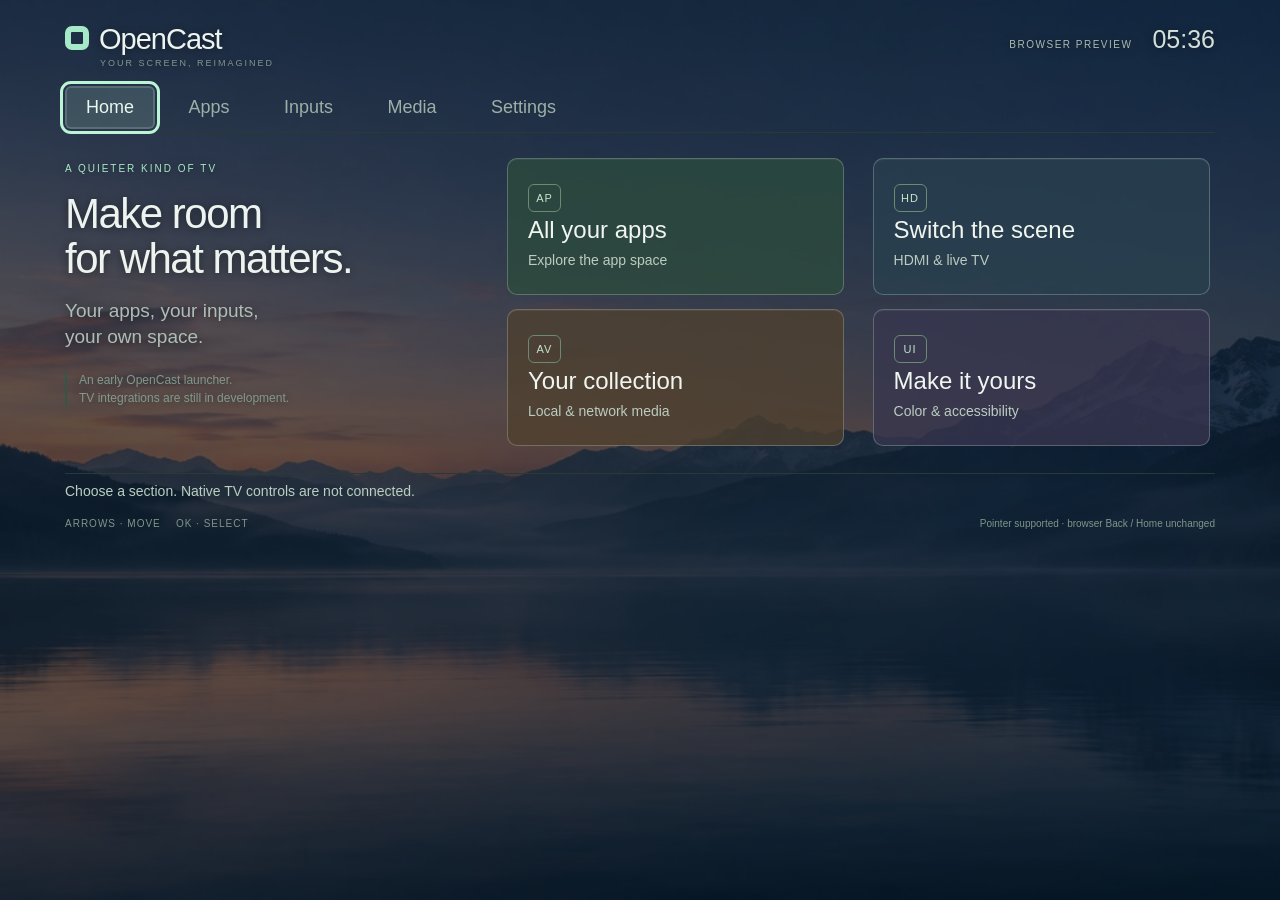
==== prototypes/opencast-shell/index.html @ 89f0f6fc "feat: build lightweight landscape and glass launcher prototype" ====
<!DOCTYPE html>
<html lang="en">
<head>
  <meta charset="utf-8">
  <meta name="viewport" content="width=device-width, initial-scale=1">
  <title>OpenCast — Launcher Prototype</title>
  <link rel="stylesheet" href="style.css">
</head>
<body>
  <div id="shell">
    <div id="header">
      <div id="brand"><span class="brand-mark" aria-hidden="true"></span>OpenCast<span class="brand-sub">YOUR SCREEN, REIMAGINED</span></div>
      <div id="environment"><span class="preview-badge">BROWSER PREVIEW</span><span id="clock" title="Browser clock">--:--</span></div>
    </div>
    <div id="tabs" role="navigation" aria-label="Main sections">
      <button id="tab-home" class="tab active" type="button" aria-pressed="true">Home</button>
      <button id="tab-apps" class="tab" type="button" aria-pressed="false">Apps</button>
      <button id="tab-inputs" class="tab" type="button" aria-pressed="false">Inputs</button>
      <button id="tab-media" class="tab" type="button" aria-pressed="false">Media</button>
      <button id="tab-settings" class="tab" type="button" aria-pressed="false">Settings</button>
    </div>
    <div id="main">
      <div id="panel-home" class="panel">
        <div id="welcome">
          <div class="kicker">A QUIETER KIND OF TV</div>
          <h1>Make room<br>for what matters.</h1>
          <p>Your apps, your inputs,<br>your own space.</p>
          <div class="stage-note">An early OpenCast launcher.<br>TV integrations are still in development.</div>
        </div>
        <div class="home-grid tiles">
          <button id="home-apps" class="tile tile-apps" type="button"><span class="tile-symbol" aria-hidden="true">AP</span><strong>All your apps</strong><span class="tile-detail">Explore the app space</span></button>
          <button id="home-inputs" class="tile tile-inputs" type="button"><span class="tile-symbol" aria-hidden="true">HD</span><strong>Switch the scene</strong><span class="tile-detail">HDMI &amp; live TV</span></button>
          <button id="home-media" class="tile tile-media" type="button"><span class="tile-symbol" aria-hidden="true">AV</span><strong>Your collection</strong><span class="tile-detail">Local &amp; network media</span></button>
          <button id="home-settings" class="tile tile-settings" type="button"><span class="tile-symbol" aria-hidden="true">UI</span><strong>Make it yours</strong><span class="tile-detail">Color &amp; accessibility</span></button>
        </div>
      </div>
      <div id="panel-apps" class="panel" style="display:none">
        <div class="section-heading"><h2>Apps</h2><p>A place for compatible experiences.</p></div>
        <div class="tiles full-grid">
          <button id="apps-open" class="tile tile-apps" type="button"><span class="availability">INTEGRATION PENDING</span><strong>NetCast applications</strong><span class="tile-detail">Check native launch availability</span></button>
          <button id="apps-info" class="tile tile-neutral" type="button"><span class="availability">ABOUT COMPATIBILITY</span><strong>Built for this screen</strong><span class="tile-detail">What this prototype can run</span></button>
        </div>
      </div>
      <div id="panel-inputs" class="panel" style="display:none">
        <div class="section-heading"><h2>Inputs</h2><p>TV controls appear here when a verified adapter is available.</p></div>
        <div class="tiles full-grid">
          <button id="input-hdmi1" class="tile tile-inputs" type="button"><span class="availability">NOT CONNECTED TO TV CONTROLS</span><strong>HDMI 1</strong><span class="tile-detail">Availability has not been detected</span></button>
          <button id="input-hdmi2" class="tile tile-inputs" type="button"><span class="availability">NOT CONNECTED TO TV CONTROLS</span><strong>HDMI 2</strong><span class="tile-detail">Availability has not been detected</span></button>
          <button id="input-hdmi3" class="tile tile-inputs" type="button"><span class="availability">NOT CONNECTED TO TV CONTROLS</span><strong>HDMI 3</strong><span class="tile-detail">Availability has not been detected</span></button>
          <button id="input-tv" class="tile tile-neutral" type="button"><span class="availability">INTEGRATION PENDING</span><strong>Live TV</strong><span class="tile-detail">Native tuner controls unavailable</span></button>
        </div>
      </div>
      <div id="panel-media" class="panel" style="display:none">
        <div class="section-heading"><h2>Your collection</h2><p>Media stays in your home. Sources have not been scanned.</p></div>
        <div class="tiles full-grid">
          <button id="media-usb" class="tile tile-media" type="button"><span class="availability">INTEGRATION PENDING</span><strong>USB library</strong><span class="tile-detail">Native file access unavailable</span></button>
          <button id="media-network" class="tile tile-neutral" type="button"><span class="availability">INTEGRATION PENDING</span><strong>Home network</strong><span class="tile-detail">DLNA browsing is not connected</span></button>
        </div>
      </div>
      <div id="panel-settings" class="panel" style="display:none">
        <div class="section-heading"><h2>Make it yours</h2><p>These settings affect this page only.</p></div>
        <div class="tiles full-grid">
          <button id="setting-accent" class="tile tile-settings" type="button"><span class="availability">APPEARANCE</span><strong>Accent color</strong><span id="accent-label" class="tile-detail">Mint</span></button>
          <button id="setting-contrast" class="tile tile-neutral" type="button" aria-pressed="false"><span class="availability">ACCESSIBILITY</span><strong>High contrast</strong><span id="contrast-label" class="tile-detail">Off</span></button>
          <button id="setting-storage" class="tile tile-neutral" type="button" aria-pressed="false"><span class="availability">BROWSER PREFERENCES</span><strong>Remember my choices</strong><span id="storage-label" class="tile-detail">Off · this visit only</span></button>
          <button id="setting-about" class="tile tile-neutral" type="button"><span class="availability">PROJECT STATUS</span><strong>About OpenCast</strong><span class="tile-detail">A launcher under development</span></button>
        </div>
      </div>
    </div>
    <div id="message" role="status" aria-live="polite">Choose a section. Native TV controls are not connected.</div>
    <div id="footer"><span>ARROWS · MOVE&nbsp;&nbsp;&nbsp; OK · SELECT</span><span id="input-hint">Pointer supported · browser Back / Home unchanged</span></div>
  </div>
  <script src="navigation.js"></script>
  <script src="capabilities.js"></script>
  <script src="shell.js"></script>
</body>
</html>
---- prototypes/opencast-shell/style.css ----
html, body { margin: 0; padding: 0; background: #0c1319; color: #edf3ef; font-family: Arial, sans-serif; }
body { background: -webkit-linear-gradient(120deg, #0c1319, #13201e); background: linear-gradient(120deg, #0c1319, #13201e); }
button { font-family: inherit; cursor: pointer; }
#shell { max-width: 1150px; margin: 0 auto; padding: 22px 4% 14px; }
#header { height: 52px; }
#brand { float: left; font-size: 29px; letter-spacing: -1px; line-height: 34px; }
.brand-mark { display: inline-block; box-sizing: border-box; width: 24px; height: 24px; border: 6px solid #a6e9c8; border-radius: 7px; vertical-align: -1px; margin-right: 10px; }
.brand-sub { display: block; color: #81958e; font-size: 9px; line-height: 14px; margin-left: 35px; letter-spacing: 2px; }
#environment { float: right; line-height: 34px; }
.preview-badge { font-size: 10px; color: #a9bbb3; letter-spacing: 1.5px; margin-right: 20px; }
#clock { font-size: 25px; color: #d3dfd8; }
#tabs { height: 46px; margin: 12px 0 20px; border-bottom: 1px solid #2a3836; }
.tab { padding: 9px 19px; margin: 0 8px 0 0; border: 2px solid transparent; border-radius: 6px; background: transparent; color: #9db0a7; font-size: 18px; }
.tab.active { color: #e9f8ed; background: #24392f; }
button:focus { outline: 3px solid #bcf5d5; outline-offset: 2px; }
#main { height: 320px; }
.panel { width: 100%; }
#welcome { float: left; width: 36%; padding-top: 10px; }
.kicker { font-size: 10px; letter-spacing: 2px; color: #a6e9c8; }
h1 { font-size: 42px; font-weight: normal; line-height: 1.08; letter-spacing: -1.5px; margin: 17px 0 16px; }
#welcome p { font-size: 19px; line-height: 1.4; margin: 0; color: #aebdb5; }
.stage-note { border-left: 2px solid #345647; color: #81998d; padding-left: 12px; font-size: 12px; line-height: 1.5; margin-top: 20px; }
.tiles { overflow: hidden; padding: 5px; box-sizing: border-box; }
.home-grid { float: right; width: 62%; }
.tile { display: block; box-sizing: border-box; float: left; width: 48%; height: 137px; margin: 0 4% 14px 0; padding: 14px 20px; border: 1px solid #35493f; border-radius: 10px; text-align: left; color: #f0f5ef; background: #22362c; }
.tile:nth-child(2n) { margin-right: 0; }
.tile:focus { border-color: #c1f4d7; }
.tile strong, .tile-detail, .availability { display: block; }
.tile strong { font-weight: normal; font-size: 24px; margin: 4px 0 7px; }
.tile-detail { font-size: 14px; color: #bbccc0; line-height: 1.3; }
.tile-symbol { display: inline-block; font-size: 11px; letter-spacing: 1px; line-height: 26px; width: 31px; text-align: center; border: 1px solid #6c8974; border-radius: 6px; color: #c6e5cd; }
.tile-apps { background: #294335; background: linear-gradient(115deg, #294335, #1c3028); }
.tile-inputs { background: #283e49; background: linear-gradient(115deg, #283e49, #1b2d35); border-color: #3a535e; }
.tile-media { background: #4b4035; background: linear-gradient(115deg, #4b4035, #302c26); border-color: #625442; }
.tile-settings { background: #363747; background: linear-gradient(115deg, #363747, #272935); border-color: #4e4c61; }
.tile-neutral { background: #202c2b; border-color: #354745; }
.section-heading { padding: 0 5px; height: 58px; }
h2 { font-size: 30px; font-weight: normal; line-height: 34px; margin: 0; letter-spacing: -0.5px; }
.section-heading p { color: #9cafa6; font-size: 13px; margin: 4px 0 0; }
.full-grid .tile { height: 111px; padding-top: 13px; }
.availability { color: #a8b9ae; font-size: 9px; letter-spacing: 1px; margin-bottom: 5px; }
#message { box-sizing: border-box; height: 42px; padding: 8px 0 0; color: #b9cfc1; font-size: 14px; line-height: 1.3; overflow: auto; border-top: 1px solid #2a3836; }
#footer { overflow: hidden; color: #7f9689; font-size: 10px; letter-spacing: 1px; line-height: 18px; }
#footer span { float: left; }
#footer #input-hint { float: right; letter-spacing: 0; }
body.amber .brand-mark { border-color: #f1cd98; }
body.amber .kicker { color: #f1cd98; }
body.amber button:focus { outline-color: #f1cd98; }
body.amber .tab.active { background: #49402e; color: #fff1d8; }
body.high-contrast { background: #080d10; color: #fff; }
body.high-contrast .tile { background: #16231e; border-color: #b2c8bb; }
body.high-contrast .tile-detail, body.high-contrast .availability, body.high-contrast .section-heading p,
body.high-contrast .stage-note, body.high-contrast #welcome p, body.high-contrast #message { color: #f0f4f1; }
body.high-contrast .tab { color: #e5efe8; }
body.high-contrast button:focus { outline-width: 4px; }
@media screen and (max-height: 550px) {
  #shell { padding-top: 12px; }
  #tabs { margin-top: 6px; margin-bottom: 12px; }
  #main { height: 298px; }
  .tile { height: 130px; }
  h1 { font-size: 37px; }
}
/* Static glass-like layering: translucency and hairlines, with no live blur. */
body { background: #101b21 url("assets/landscape.jpg") center center no-repeat; background-size: cover; }
body:before { content: ""; position: fixed; left: 0; right: 0; top: 0; bottom: 0; background: rgba(5, 12, 18, 0.63); }
#shell { position: relative; z-index: 1; }
#header, #welcome { text-shadow: 0 1px 8px rgba(0, 0, 0, 0.45); }
.tab.active { background: rgba(170, 215, 193, 0.18); border-color: rgba(234, 250, 241, 0.16); }
.tile { background: rgba(35, 50, 54, 0.72); border: 1px solid rgba(222, 241, 233, 0.25); box-shadow: inset 0 1px 0 rgba(255, 255, 255, 0.06); }
.tile-apps { background: rgba(44, 76, 61, 0.75); }
.tile-inputs { background: rgba(41, 65, 79, 0.76); }
.tile-media { background: rgba(79, 65, 47, 0.76); }
.tile-settings { background: rgba(56, 54, 80, 0.76); }
.tile-neutral { background: rgba(33, 45, 48, 0.78); }
body.high-contrast:before { background: rgba(4, 8, 12, 0.94); }
body.high-contrast .tile { background: #14211e; border-color: #c3d9cc; }
html { height: 100%; }
body { min-height: 100%; }
.panel:after { content: ""; display: block; clear: both; }
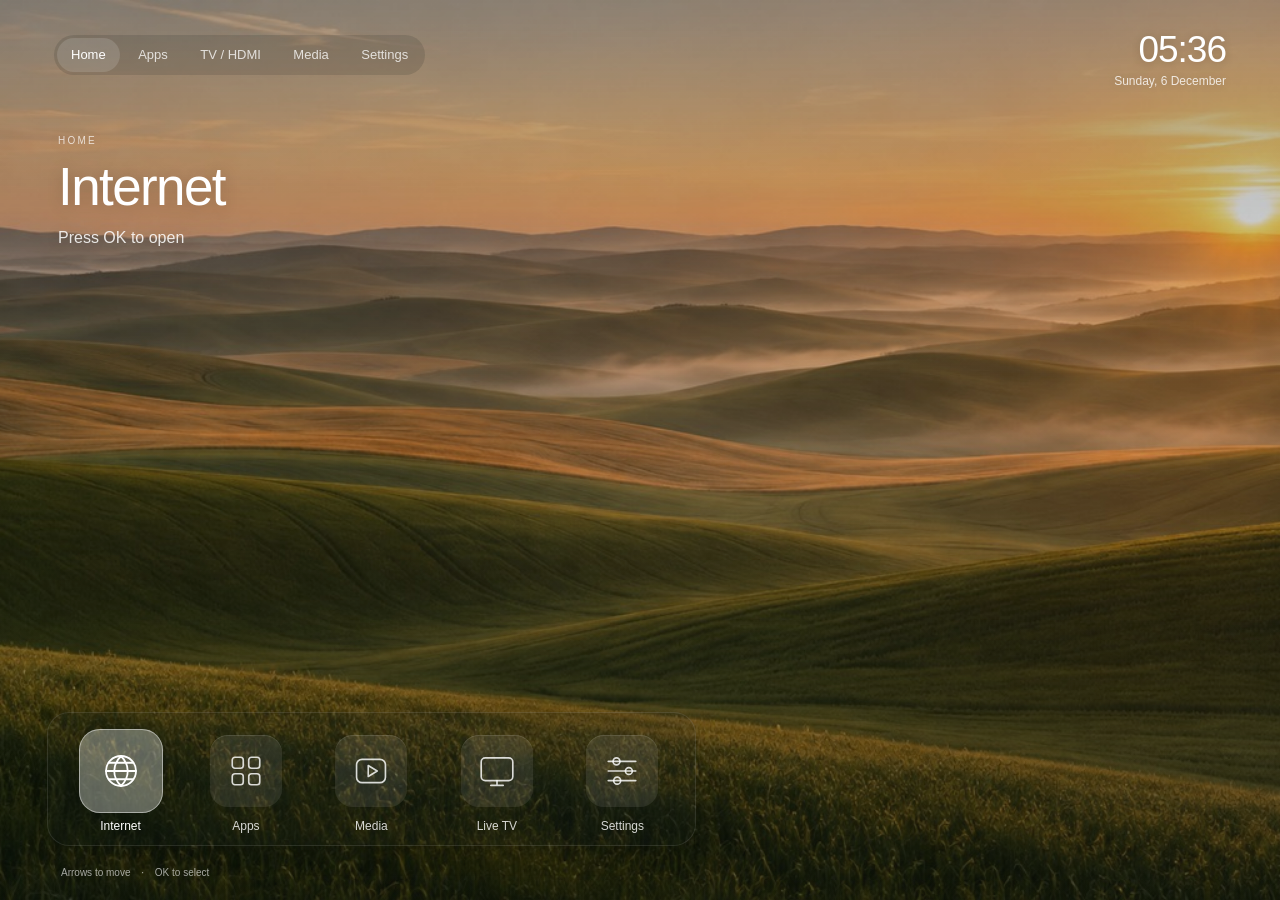
==== commit ffd40dad: "feat: simplify launcher with a landscape and compact dock" ====
--- a/prototypes/opencast-shell/index.html
+++ b/prototypes/opencast-shell/index.html
@@ -3,72 +3,66 @@
 <head>
   <meta charset="utf-8">
   <meta name="viewport" content="width=device-width, initial-scale=1">
-  <title>OpenCast — Launcher Prototype</title>
+  <title>Launcher</title>
   <link rel="stylesheet" href="style.css">
 </head>
 <body>
   <div id="shell">
-    <div id="header">
-      <div id="brand"><span class="brand-mark" aria-hidden="true"></span>OpenCast<span class="brand-sub">YOUR SCREEN, REIMAGINED</span></div>
-      <div id="environment"><span class="preview-badge">BROWSER PREVIEW</span><span id="clock" title="Browser clock">--:--</span></div>
-    </div>
     <div id="tabs" role="navigation" aria-label="Main sections">
       <button id="tab-home" class="tab active" type="button" aria-pressed="true">Home</button>
       <button id="tab-apps" class="tab" type="button" aria-pressed="false">Apps</button>
-      <button id="tab-inputs" class="tab" type="button" aria-pressed="false">Inputs</button>
+      <button id="tab-inputs" class="tab" type="button" aria-pressed="false">TV / HDMI</button>
       <button id="tab-media" class="tab" type="button" aria-pressed="false">Media</button>
       <button id="tab-settings" class="tab" type="button" aria-pressed="false">Settings</button>
     </div>
-    <div id="main">
-      <div id="panel-home" class="panel">
-        <div id="welcome">
-          <div class="kicker">A QUIETER KIND OF TV</div>
-          <h1>Make room<br>for what matters.</h1>
-          <p>Your apps, your inputs,<br>your own space.</p>
-          <div class="stage-note">An early OpenCast launcher.<br>TV integrations are still in development.</div>
-        </div>
-        <div class="home-grid tiles">
-          <button id="home-apps" class="tile tile-apps" type="button"><span class="tile-symbol" aria-hidden="true">AP</span><strong>All your apps</strong><span class="tile-detail">Explore the app space</span></button>
-          <button id="home-inputs" class="tile tile-inputs" type="button"><span class="tile-symbol" aria-hidden="true">HD</span><strong>Switch the scene</strong><span class="tile-detail">HDMI &amp; live TV</span></button>
-          <button id="home-media" class="tile tile-media" type="button"><span class="tile-symbol" aria-hidden="true">AV</span><strong>Your collection</strong><span class="tile-detail">Local &amp; network media</span></button>
-          <button id="home-settings" class="tile tile-settings" type="button"><span class="tile-symbol" aria-hidden="true">UI</span><strong>Make it yours</strong><span class="tile-detail">Color &amp; accessibility</span></button>
+    <div id="time"><div id="clock" title="Browser clock">--:--</div><div id="date">Browser date</div></div>
+    <div id="selection" aria-live="polite">
+      <div id="section-label">HOME</div>
+      <h1 id="selection-title">Internet</h1>
+      <div id="selection-hint">Press OK to open</div>
+      <div id="message" role="status"></div>
+    </div>
+    <div id="dock">
+      <div id="panel-home" class="dock-section">
+        <div class="dock-row">
+          <button type="button" id="home-internet" class="dock-item selected" aria-label="Internet"><span class="icon-face"><svg viewBox="0 0 64 64" aria-hidden="true" focusable="false"><circle cx="32" cy="32" r="20"/><path d="M12 32h40M32 12c-12 12-12 28 0 40M32 12c12 12 12 28 0 40M16 21h32M16 43h32"/></svg></span><span class="item-label">Internet</span></button>
+          <button type="button" id="home-apps" class="dock-item" aria-label="Apps"><span class="icon-face"><svg viewBox="0 0 64 64" aria-hidden="true" focusable="false"><rect x="12" y="12" width="16" height="16" rx="4"/><rect x="36" y="12" width="16" height="16" rx="4"/><rect x="12" y="36" width="16" height="16" rx="4"/><rect x="36" y="36" width="16" height="16" rx="4"/></svg></span><span class="item-label">Apps</span></button>
+          <button type="button" id="home-media" class="dock-item" aria-label="Media"><span class="icon-face"><svg viewBox="0 0 64 64" aria-hidden="true" focusable="false"><rect x="11" y="15" width="42" height="34" rx="8"/><path d="M28 24l13 8-13 8z"/></svg></span><span class="item-label">Media</span></button>
+          <button type="button" id="home-tv" class="dock-item" aria-label="Live TV"><span class="icon-face"><svg viewBox="0 0 64 64" aria-hidden="true" focusable="false"><rect x="9" y="13" width="46" height="33" rx="6"/><path d="M23 53h18M32 46v7"/></svg></span><span class="item-label">Live TV</span></button>
+          <button type="button" id="home-settings" class="dock-item" aria-label="Settings"><span class="icon-face"><svg viewBox="0 0 64 64" aria-hidden="true" focusable="false"><path d="M12 18h40M12 32h40M12 46h40"/><circle cx="24" cy="18" r="5"/><circle cx="42" cy="32" r="5"/><circle cx="25" cy="46" r="5"/></svg></span><span class="item-label">Settings</span></button>
         </div>
       </div>
-      <div id="panel-apps" class="panel" style="display:none">
-        <div class="section-heading"><h2>Apps</h2><p>A place for compatible experiences.</p></div>
-        <div class="tiles full-grid">
-          <button id="apps-open" class="tile tile-apps" type="button"><span class="availability">INTEGRATION PENDING</span><strong>NetCast applications</strong><span class="tile-detail">Check native launch availability</span></button>
-          <button id="apps-info" class="tile tile-neutral" type="button"><span class="availability">ABOUT COMPATIBILITY</span><strong>Built for this screen</strong><span class="tile-detail">What this prototype can run</span></button>
+      <div id="panel-apps" class="dock-section" style="display:none">
+        <div class="dock-row">
+          <button type="button" id="apps-browser" class="dock-item selected" aria-label="Internet"><span class="icon-face"><svg viewBox="0 0 64 64" aria-hidden="true" focusable="false"><circle cx="32" cy="32" r="20"/><path d="M12 32h40M32 12c-12 12-12 28 0 40M32 12c12 12 12 28 0 40M16 21h32M16 43h32"/></svg></span><span class="item-label">Internet</span></button>
+          <button type="button" id="apps-open" class="dock-item" aria-label="NetCast apps"><span class="icon-face"><svg viewBox="0 0 64 64" aria-hidden="true" focusable="false"><rect x="12" y="12" width="16" height="16" rx="4"/><rect x="36" y="12" width="16" height="16" rx="4"/><rect x="12" y="36" width="16" height="16" rx="4"/><rect x="36" y="36" width="16" height="16" rx="4"/></svg></span><span class="item-label">NetCast apps</span></button>
+          <button type="button" id="apps-info" class="dock-item" aria-label="Compatibility"><span class="icon-face"><svg viewBox="0 0 64 64" aria-hidden="true" focusable="false"><circle cx="32" cy="32" r="21"/><path d="M32 29v15M32 21v1"/></svg></span><span class="item-label">Compatibility</span></button>
         </div>
       </div>
-      <div id="panel-inputs" class="panel" style="display:none">
-        <div class="section-heading"><h2>Inputs</h2><p>TV controls appear here when a verified adapter is available.</p></div>
-        <div class="tiles full-grid">
-          <button id="input-hdmi1" class="tile tile-inputs" type="button"><span class="availability">NOT CONNECTED TO TV CONTROLS</span><strong>HDMI 1</strong><span class="tile-detail">Availability has not been detected</span></button>
-          <button id="input-hdmi2" class="tile tile-inputs" type="button"><span class="availability">NOT CONNECTED TO TV CONTROLS</span><strong>HDMI 2</strong><span class="tile-detail">Availability has not been detected</span></button>
-          <button id="input-hdmi3" class="tile tile-inputs" type="button"><span class="availability">NOT CONNECTED TO TV CONTROLS</span><strong>HDMI 3</strong><span class="tile-detail">Availability has not been detected</span></button>
-          <button id="input-tv" class="tile tile-neutral" type="button"><span class="availability">INTEGRATION PENDING</span><strong>Live TV</strong><span class="tile-detail">Native tuner controls unavailable</span></button>
+      <div id="panel-inputs" class="dock-section" style="display:none">
+        <div class="dock-row">
+          <button type="button" id="input-hdmi1" class="dock-item selected" aria-label="HDMI 1"><span class="icon-face"><svg viewBox="0 0 64 64" aria-hidden="true" focusable="false"><rect x="13" y="14" width="38" height="30" rx="5"/><path d="M24 50h16M32 44v6M24 29h16M34 23l6 6-6 6"/></svg></span><span class="item-label">HDMI 1</span></button>
+          <button type="button" id="input-hdmi2" class="dock-item" aria-label="HDMI 2"><span class="icon-face"><svg viewBox="0 0 64 64" aria-hidden="true" focusable="false"><rect x="13" y="14" width="38" height="30" rx="5"/><path d="M24 50h16M32 44v6M24 29h16M34 23l6 6-6 6"/></svg></span><span class="item-label">HDMI 2</span></button>
+          <button type="button" id="input-hdmi3" class="dock-item" aria-label="HDMI 3"><span class="icon-face"><svg viewBox="0 0 64 64" aria-hidden="true" focusable="false"><rect x="13" y="14" width="38" height="30" rx="5"/><path d="M24 50h16M32 44v6M24 29h16M34 23l6 6-6 6"/></svg></span><span class="item-label">HDMI 3</span></button>
+          <button type="button" id="input-tv" class="dock-item" aria-label="Live TV"><span class="icon-face"><svg viewBox="0 0 64 64" aria-hidden="true" focusable="false"><rect x="9" y="13" width="46" height="33" rx="6"/><path d="M23 53h18M32 46v7"/></svg></span><span class="item-label">Live TV</span></button>
         </div>
       </div>
-      <div id="panel-media" class="panel" style="display:none">
-        <div class="section-heading"><h2>Your collection</h2><p>Media stays in your home. Sources have not been scanned.</p></div>
-        <div class="tiles full-grid">
-          <button id="media-usb" class="tile tile-media" type="button"><span class="availability">INTEGRATION PENDING</span><strong>USB library</strong><span class="tile-detail">Native file access unavailable</span></button>
-          <button id="media-network" class="tile tile-neutral" type="button"><span class="availability">INTEGRATION PENDING</span><strong>Home network</strong><span class="tile-detail">DLNA browsing is not connected</span></button>
+      <div id="panel-media" class="dock-section" style="display:none">
+        <div class="dock-row">
+          <button type="button" id="media-usb" class="dock-item selected" aria-label="USB"><span class="icon-face"><svg viewBox="0 0 64 64" aria-hidden="true" focusable="false"><path d="M32 49V16M26 22l6-7 6 7M32 34l-12-8v-6M32 40l12-8v-6"/><circle cx="32" cy="51" r="4"/><circle cx="20" cy="17" r="3"/><rect x="41" y="18" width="6" height="6" rx="1"/></svg></span><span class="item-label">USB</span></button>
+          <button type="button" id="media-network" class="dock-item" aria-label="Home network"><span class="icon-face"><svg viewBox="0 0 64 64" aria-hidden="true" focusable="false"><rect x="23" y="11" width="18" height="13" rx="3"/><rect x="8" y="42" width="18" height="12" rx="3"/><rect x="38" y="42" width="18" height="12" rx="3"/><path d="M32 24v9M17 42v-9h30v9"/></svg></span><span class="item-label">Home network</span></button>
         </div>
       </div>
-      <div id="panel-settings" class="panel" style="display:none">
-        <div class="section-heading"><h2>Make it yours</h2><p>These settings affect this page only.</p></div>
-        <div class="tiles full-grid">
-          <button id="setting-accent" class="tile tile-settings" type="button"><span class="availability">APPEARANCE</span><strong>Accent color</strong><span id="accent-label" class="tile-detail">Mint</span></button>
-          <button id="setting-contrast" class="tile tile-neutral" type="button" aria-pressed="false"><span class="availability">ACCESSIBILITY</span><strong>High contrast</strong><span id="contrast-label" class="tile-detail">Off</span></button>
-          <button id="setting-storage" class="tile tile-neutral" type="button" aria-pressed="false"><span class="availability">BROWSER PREFERENCES</span><strong>Remember my choices</strong><span id="storage-label" class="tile-detail">Off · this visit only</span></button>
-          <button id="setting-about" class="tile tile-neutral" type="button"><span class="availability">PROJECT STATUS</span><strong>About OpenCast</strong><span class="tile-detail">A launcher under development</span></button>
+      <div id="panel-settings" class="dock-section" style="display:none">
+        <div class="dock-row">
+          <button type="button" id="setting-accent" class="dock-item selected" aria-label="Accent"><span class="icon-face"><svg viewBox="0 0 64 64" aria-hidden="true" focusable="false"><circle cx="32" cy="32" r="21"/><path d="M32 11v42M12 32h40"/></svg></span><span class="item-label">Accent</span></button>
+          <button type="button" id="setting-contrast" class="dock-item" aria-label="Contrast"><span class="icon-face"><svg viewBox="0 0 64 64" aria-hidden="true" focusable="false"><circle cx="32" cy="32" r="21"/><path d="M32 11a21 21 0 010 42z" fill="currentColor" stroke="none"/></svg></span><span class="item-label">Contrast</span></button>
+          <button type="button" id="setting-storage" class="dock-item" aria-label="Remember"><span class="icon-face"><svg viewBox="0 0 64 64" aria-hidden="true" focusable="false"><rect x="15" y="10" width="34" height="44" rx="5"/><path d="M23 10v16h18V10M23 54V37h18v17"/></svg></span><span class="item-label">Remember</span></button>
+          <button type="button" id="setting-about" class="dock-item" aria-label="About"><span class="icon-face"><svg viewBox="0 0 64 64" aria-hidden="true" focusable="false"><circle cx="32" cy="32" r="21"/><path d="M32 29v15M32 21v1"/></svg></span><span class="item-label">About</span></button>
         </div>
       </div>
     </div>
-    <div id="message" role="status" aria-live="polite">Choose a section. Native TV controls are not connected.</div>
-    <div id="footer"><span>ARROWS · MOVE&nbsp;&nbsp;&nbsp; OK · SELECT</span><span id="input-hint">Pointer supported · browser Back / Home unchanged</span></div>
+    <div id="footer">Arrows to move <span>·</span> OK to select</div>
   </div>
   <script src="navigation.js"></script>
   <script src="capabilities.js"></script>
--- a/prototypes/opencast-shell/style.css
+++ b/prototypes/opencast-shell/style.css
@@ -1,79 +1,43 @@
-html, body { margin: 0; padding: 0; background: #0c1319; color: #edf3ef; font-family: Arial, sans-serif; }
-body { background: -webkit-linear-gradient(120deg, #0c1319, #13201e); background: linear-gradient(120deg, #0c1319, #13201e); }
-button { font-family: inherit; cursor: pointer; }
-#shell { max-width: 1150px; margin: 0 auto; padding: 22px 4% 14px; }
-#header { height: 52px; }
-#brand { float: left; font-size: 29px; letter-spacing: -1px; line-height: 34px; }
-.brand-mark { display: inline-block; box-sizing: border-box; width: 24px; height: 24px; border: 6px solid #a6e9c8; border-radius: 7px; vertical-align: -1px; margin-right: 10px; }
-.brand-sub { display: block; color: #81958e; font-size: 9px; line-height: 14px; margin-left: 35px; letter-spacing: 2px; }
-#environment { float: right; line-height: 34px; }
-.preview-badge { font-size: 10px; color: #a9bbb3; letter-spacing: 1.5px; margin-right: 20px; }
-#clock { font-size: 25px; color: #d3dfd8; }
-#tabs { height: 46px; margin: 12px 0 20px; border-bottom: 1px solid #2a3836; }
-.tab { padding: 9px 19px; margin: 0 8px 0 0; border: 2px solid transparent; border-radius: 6px; background: transparent; color: #9db0a7; font-size: 18px; }
-.tab.active { color: #e9f8ed; background: #24392f; }
-button:focus { outline: 3px solid #bcf5d5; outline-offset: 2px; }
-#main { height: 320px; }
-.panel { width: 100%; }
-#welcome { float: left; width: 36%; padding-top: 10px; }
-.kicker { font-size: 10px; letter-spacing: 2px; color: #a6e9c8; }
-h1 { font-size: 42px; font-weight: normal; line-height: 1.08; letter-spacing: -1.5px; margin: 17px 0 16px; }
-#welcome p { font-size: 19px; line-height: 1.4; margin: 0; color: #aebdb5; }
-.stage-note { border-left: 2px solid #345647; color: #81998d; padding-left: 12px; font-size: 12px; line-height: 1.5; margin-top: 20px; }
-.tiles { overflow: hidden; padding: 5px; box-sizing: border-box; }
-.home-grid { float: right; width: 62%; }
-.tile { display: block; box-sizing: border-box; float: left; width: 48%; height: 137px; margin: 0 4% 14px 0; padding: 14px 20px; border: 1px solid #35493f; border-radius: 10px; text-align: left; color: #f0f5ef; background: #22362c; }
-.tile:nth-child(2n) { margin-right: 0; }
-.tile:focus { border-color: #c1f4d7; }
-.tile strong, .tile-detail, .availability { display: block; }
-.tile strong { font-weight: normal; font-size: 24px; margin: 4px 0 7px; }
-.tile-detail { font-size: 14px; color: #bbccc0; line-height: 1.3; }
-.tile-symbol { display: inline-block; font-size: 11px; letter-spacing: 1px; line-height: 26px; width: 31px; text-align: center; border: 1px solid #6c8974; border-radius: 6px; color: #c6e5cd; }
-.tile-apps { background: #294335; background: linear-gradient(115deg, #294335, #1c3028); }
-.tile-inputs { background: #283e49; background: linear-gradient(115deg, #283e49, #1b2d35); border-color: #3a535e; }
-.tile-media { background: #4b4035; background: linear-gradient(115deg, #4b4035, #302c26); border-color: #625442; }
-.tile-settings { background: #363747; background: linear-gradient(115deg, #363747, #272935); border-color: #4e4c61; }
-.tile-neutral { background: #202c2b; border-color: #354745; }
-.section-heading { padding: 0 5px; height: 58px; }
-h2 { font-size: 30px; font-weight: normal; line-height: 34px; margin: 0; letter-spacing: -0.5px; }
-.section-heading p { color: #9cafa6; font-size: 13px; margin: 4px 0 0; }
-.full-grid .tile { height: 111px; padding-top: 13px; }
-.availability { color: #a8b9ae; font-size: 9px; letter-spacing: 1px; margin-bottom: 5px; }
-#message { box-sizing: border-box; height: 42px; padding: 8px 0 0; color: #b9cfc1; font-size: 14px; line-height: 1.3; overflow: auto; border-top: 1px solid #2a3836; }
-#footer { overflow: hidden; color: #7f9689; font-size: 10px; letter-spacing: 1px; line-height: 18px; }
-#footer span { float: left; }
-#footer #input-hint { float: right; letter-spacing: 0; }
-body.amber .brand-mark { border-color: #f1cd98; }
-body.amber .kicker { color: #f1cd98; }
-body.amber button:focus { outline-color: #f1cd98; }
-body.amber .tab.active { background: #49402e; color: #fff1d8; }
-body.high-contrast { background: #080d10; color: #fff; }
-body.high-contrast .tile { background: #16231e; border-color: #b2c8bb; }
-body.high-contrast .tile-detail, body.high-contrast .availability, body.high-contrast .section-heading p,
-body.high-contrast .stage-note, body.high-contrast #welcome p, body.high-contrast #message { color: #f0f4f1; }
-body.high-contrast .tab { color: #e5efe8; }
-body.high-contrast button:focus { outline-width: 4px; }
+html, body { width: 100%; height: 100%; margin: 0; padding: 0; }
+body { color: #fff; background: #3e483b url("assets/landscape-v2.jpg") center center no-repeat; background-size: cover; font-family: Arial, sans-serif; }
+body:before { content: ""; position: fixed; left: 0; right: 0; top: 0; bottom: 0; background: rgba(10, 18, 18, 0.16); background: -webkit-linear-gradient(top, rgba(10, 18, 18, 0.34), rgba(10, 18, 18, 0.04) 58%, rgba(10, 18, 18, 0.37)); background: linear-gradient(to bottom, rgba(10, 18, 18, 0.34), rgba(10, 18, 18, 0.04) 58%, rgba(10, 18, 18, 0.37)); }
+#shell { position: relative; width: 100%; height: 100%; min-height: 520px; }
+button { font-family: inherit; cursor: pointer; -webkit-tap-highlight-color: transparent; }
+#tabs { position: absolute; top: 35px; left: 54px; white-space: nowrap; padding: 3px; border-radius: 24px; background: rgba(20, 30, 27, 0.13); }
+.tab { font-size: 13px; line-height: 18px; font-weight: normal; border: 0; border-radius: 20px; padding: 8px 14px; margin: 0; color: rgba(255,255,255,0.78); background: transparent; }
+.tab.active { background: rgba(255,255,255,0.13); color: #fff; }
+.tab:focus { outline: none; background: rgba(255,255,255,0.28); box-shadow: inset 0 0 0 1px rgba(255,255,255,0.35); color: #fff; }
+#time { position: absolute; top: 29px; right: 54px; text-align: right; text-shadow: 0 1px 8px rgba(0,0,0,0.18); }
+#clock { font-size: 37px; line-height: 42px; font-weight: normal; letter-spacing: -1px; }
+#date { color: rgba(255,255,255,0.8); font-size: 12px; line-height: 20px; }
+#selection { position: absolute; top: 132px; left: 58px; width: 690px; text-shadow: 0 2px 16px rgba(0,0,0,0.2); }
+#section-label { font-size: 10px; line-height: 18px; letter-spacing: 2.2px; color: rgba(255,255,255,0.72); }
+h1 { font-size: 53px; line-height: 1.1; margin: 8px 0 10px; font-weight: normal; letter-spacing: -1.6px; }
+#selection-hint { font-size: 16px; line-height: 24px; color: rgba(255,255,255,0.85); }
+#message { max-width: 620px; margin-top: 13px; min-height: 38px; font-size: 14px; line-height: 1.45; color: #fff; }
+#dock { position: absolute; left: 47px; right: 47px; bottom: 45px; height: 143px; }
+.dock-section { width: 100%; }
+.dock-row { display: inline-block; padding: 10px 12px 5px; border-radius: 22px; background: rgba(25,33,28,0.18); border: 1px solid rgba(255,255,255,0.10); box-shadow: 0 8px 28px rgba(7,12,9,0.08); white-space: nowrap; }
+.dock-item { display: inline-block; width: 119px; height: 117px; padding: 0; border: 0; margin: 0 1px; vertical-align: top; border-radius: 16px; background: transparent; color: rgba(255,255,255,0.82); text-align: center; }
+.icon-face { display: block; width: 72px; height: 72px; margin: 7px auto 10px; border-radius: 18px; background: rgba(246,250,245,0.09); box-shadow: inset 0 1px 0 rgba(255,255,255,0.11); }
+.icon-face svg { width: 44px; height: 44px; margin-top: 14px; fill: none; stroke: currentColor; stroke-width: 2.4; stroke-linecap: round; stroke-linejoin: round; }
+.item-label { display: block; font-size: 12px; line-height: 18px; white-space: nowrap; }
+.dock-item.selected { color: #fff; }
+.dock-item.selected .icon-face { width: 84px; height: 84px; margin-top: 1px; margin-bottom: 4px; border-radius: 21px; background: rgba(246,250,245,0.24); box-shadow: inset 0 1px 0 rgba(255,255,255,0.24), 0 7px 18px rgba(6,13,8,0.11); }
+.dock-item.selected .icon-face svg { width: 48px; height: 48px; margin-top: 18px; }
+.dock-item:focus { outline: none; color: #fff; }
+.dock-item:focus .icon-face { background: rgba(246,250,245,0.34); box-shadow: inset 0 0 0 1px rgba(255,255,255,0.45), 0 8px 20px rgba(6,13,8,0.13); }
+#footer { position: absolute; bottom: 19px; left: 61px; color: rgba(255,255,255,0.62); font-size: 10px; line-height: 16px; }
+#footer span { padding: 0 8px; }
+body.amber .dock-item:focus .icon-face { background: rgba(255,226,181,0.38); box-shadow: inset 0 0 0 1px rgba(255,231,194,0.6), 0 8px 20px rgba(6,13,8,0.13); }
+body.amber .tab:focus { background: rgba(255,226,181,0.3); }
+body.high-contrast:before { background: rgba(5,10,8,0.7); }
+body.high-contrast .dock-row { background: rgba(8,16,12,0.75); }
+body.high-contrast .dock-item:focus .icon-face { background: #425e50; box-shadow: inset 0 0 0 2px #f1fff5; }
+body.high-contrast #selection-hint, body.high-contrast #section-label, body.high-contrast .tab, body.high-contrast #footer, body.high-contrast #date { color: #fff; }
 @media screen and (max-height: 550px) {
-  #shell { padding-top: 12px; }
-  #tabs { margin-top: 6px; margin-bottom: 12px; }
-  #main { height: 298px; }
-  .tile { height: 130px; }
-  h1 { font-size: 37px; }
+  #selection { top: 115px; }
+  h1 { font-size: 45px; }
+  #dock { bottom: 37px; }
+  #footer { bottom: 12px; }
 }
-/* Static glass-like layering: translucency and hairlines, with no live blur. */
-body { background: #101b21 url("assets/landscape.jpg") center center no-repeat; background-size: cover; }
-body:before { content: ""; position: fixed; left: 0; right: 0; top: 0; bottom: 0; background: rgba(5, 12, 18, 0.63); }
-#shell { position: relative; z-index: 1; }
-#header, #welcome { text-shadow: 0 1px 8px rgba(0, 0, 0, 0.45); }
-.tab.active { background: rgba(170, 215, 193, 0.18); border-color: rgba(234, 250, 241, 0.16); }
-.tile { background: rgba(35, 50, 54, 0.72); border: 1px solid rgba(222, 241, 233, 0.25); box-shadow: inset 0 1px 0 rgba(255, 255, 255, 0.06); }
-.tile-apps { background: rgba(44, 76, 61, 0.75); }
-.tile-inputs { background: rgba(41, 65, 79, 0.76); }
-.tile-media { background: rgba(79, 65, 47, 0.76); }
-.tile-settings { background: rgba(56, 54, 80, 0.76); }
-.tile-neutral { background: rgba(33, 45, 48, 0.78); }
-body.high-contrast:before { background: rgba(4, 8, 12, 0.94); }
-body.high-contrast .tile { background: #14211e; border-color: #c3d9cc; }
-html { height: 100%; }
-body { min-height: 100%; }
-.panel:after { content: ""; display: block; clear: both; }
